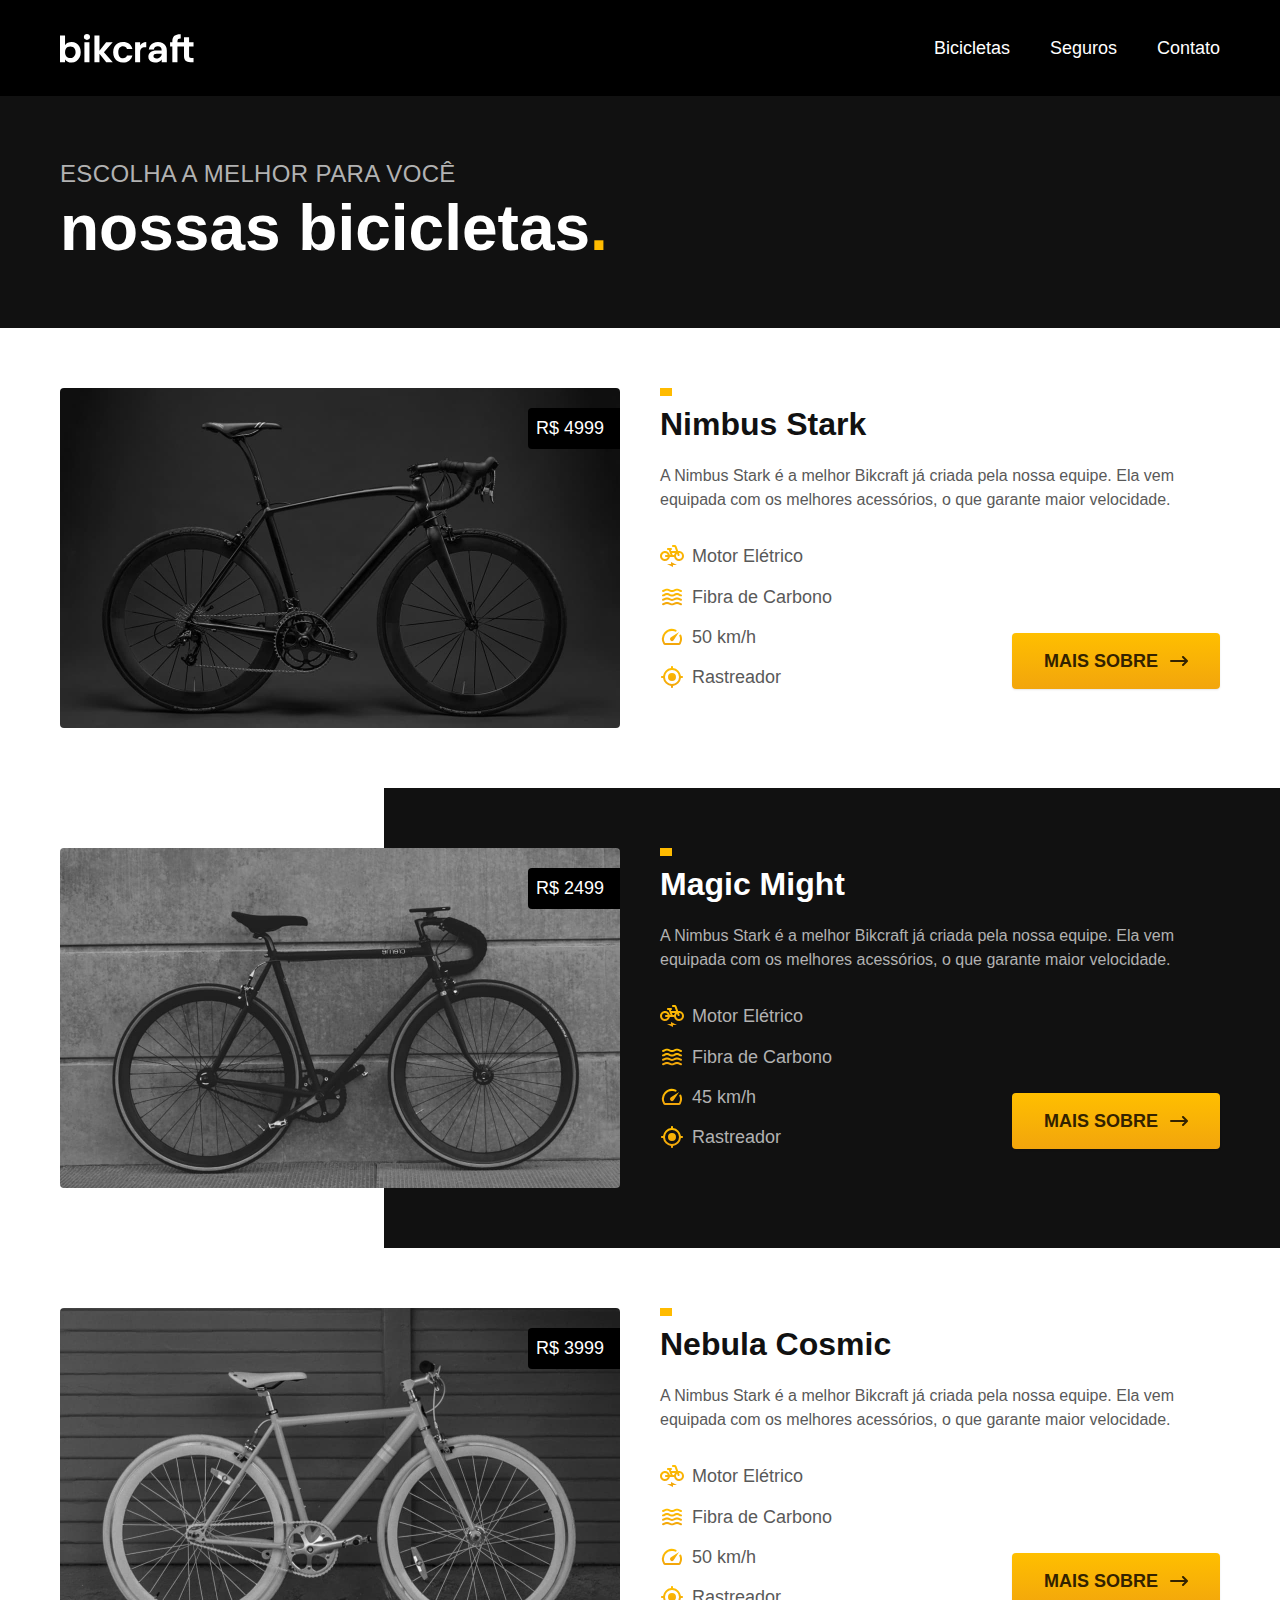
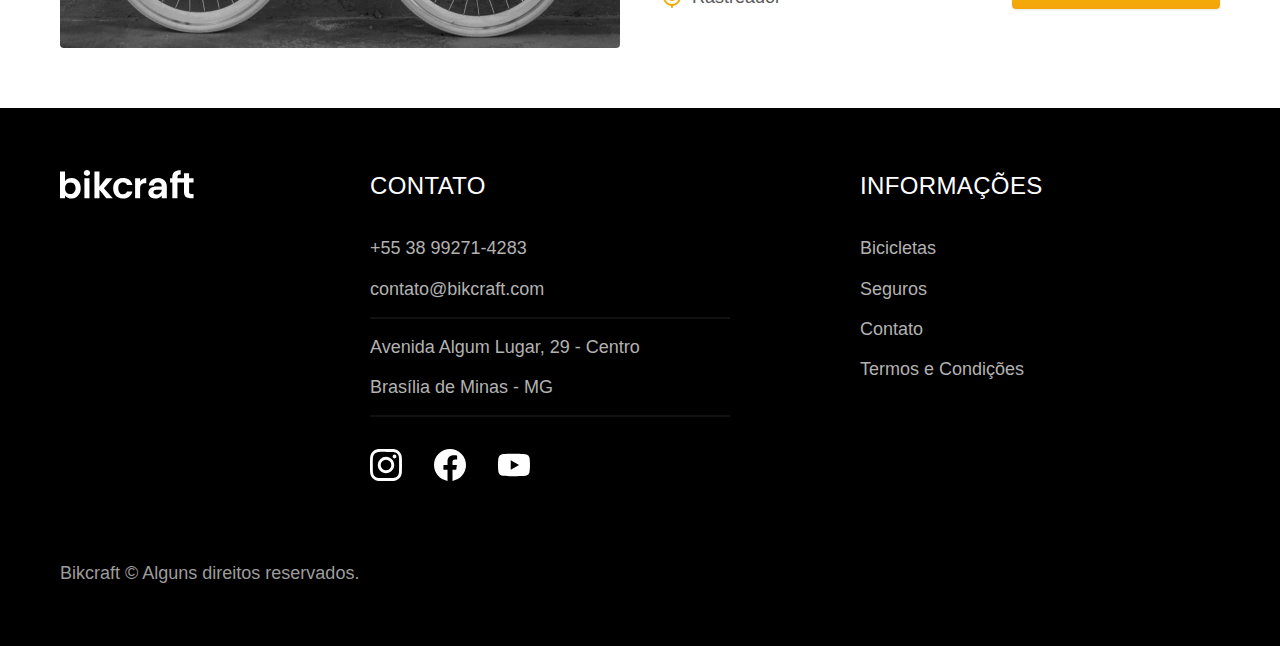
==== bicicletas.html @ cbd00803 "More Updates!" ====
<!DOCTYPE html>
<html lang="pt-br">

<head>
  <meta charset="UTF-8">
  <meta name="viewport" content="width=device-width, initial-scale=1.0">

  <title>Bicicletas | Bikcraft</title>
  <meta name="description" content="Termos e Condições.">

  <link rel="stylesheet" href="./css/style.css">
</head>

<body id="bicicletas">
  <header class="header-bg">
    <div class="header container">
      <a href="./">
        <img src="./img/bikcraft.svg" alt="Bikcraft">
      </a>

      <nav aria-label="primaria">
        <ul class="header-menu font-1-m cor-0">
          <li><a href="./bicicletas.html">Bicicletas</a></li>
          <li><a href="./seguros.html">Seguros</a></li>
          <li><a href="./contato.html">Contato</a></li>
        </ul>
      </nav>
    </div>
  </header>

  <main>
    <div class="titulo-bg">
      <div class="titulo container">
        <p class="font-2-l-b cor-5">escolha a melhor para você</p>
        <h1 class="font-1-xxl cor-0">nossas bicicletas<span class="cor-p1">.</span></h1>
      </div>
    </div>

    <div class="bicicletas container">
      <div class="bicicletas-imagem">
        <img src="./img/bicicletas/nimbus.jpg" alt="Bicicleta Preta">
        <span class="font-2-m cor-0"> R$ 4999</span>
      </div>
      <div class="bicicletas-conteudo">
        <h2 class="font-1-xl">Nimbus Stark</h2>
        <p class="font-2-s cor-8">A Nimbus Stark é a melhor Bikcraft já criada pela nossa equipe. Ela vem equipada com os melhores acessórios, o que garante maior velocidade.</p>
        <ul class="font-1-m cor-8">
          <li>
            <img src="./img/icones/eletrica.svg" alt="">
            Motor Elétrico
          </li>
          <li>
            <img src="./img/icones/carbono.svg" alt="">
            Fibra de Carbono
          </li>
          <li>
            <img src="./img/icones/velocidade.svg" alt="">
            50 km/h
          </li>
          <li>
            <img src="./img/icones/rastreador.svg" alt="">
            Rastreador
          </li>
        </ul>
        <a class="botao seta" href="./bicicletas/nimbus.html">Mais Sobre</a>
      </div>
    </div>

    <div class="bicicletas-bg">
      <div class="bicicletas container">
        <div class="bicicletas-imagem">
          <img src="./img/bicicletas/magic.jpg" alt="Bicicleta Preta">
          <span class="font-2-m cor-0"> R$ 2499</span>
        </div>
        <div class="bicicletas-conteudo">
          <h2 class="font-1-xl cor-0">Magic Might</h2>
          <p class="font-2-s cor-5">A Nimbus Stark é a melhor Bikcraft já criada pela nossa equipe. Ela vem equipada com os melhores acessórios, o que garante maior velocidade.</p>
          <ul class="font-1-m cor-5">
            <li>
              <img src="./img/icones/eletrica.svg" alt="">
              Motor Elétrico
            </li>
            <li>
              <img src="./img/icones/carbono.svg" alt="">
              Fibra de Carbono
            </li>
            <li>
              <img src="./img/icones/velocidade.svg" alt="">
              45 km/h
            </li>
            <li>
              <img src="./img/icones/rastreador.svg" alt="">
              Rastreador
            </li>
          </ul>
          <a class="botao seta" href="./bicicletas/magic.html">Mais Sobre</a>
        </div>
      </div>
    </div>

    <div class="bicicletas container">
      <div class="bicicletas-imagem">
        <img src="./img/bicicletas/nebula.jpg" alt="Bicicleta Preta">
        <span class="font-2-m cor-0"> R$ 3999</span>
      </div>
      <div class="bicicletas-conteudo">
        <h2 class="font-1-xl">Nebula Cosmic</h2>
        <p class="font-2-s cor-8">A Nimbus Stark é a melhor Bikcraft já criada pela nossa equipe. Ela vem equipada com os melhores acessórios, o que garante maior velocidade.</p>
        <ul class="font-1-m cor-8">
          <li>
            <img src="./img/icones/eletrica.svg" alt="">
            Motor Elétrico
          </li>
          <li>
            <img src="./img/icones/carbono.svg" alt="">
            Fibra de Carbono
          </li>
          <li>
            <img src="./img/icones/velocidade.svg" alt="">
            50 km/h
          </li>
          <li>
            <img src="./img/icones/rastreador.svg" alt="">
            Rastreador
          </li>
        </ul>
        <a class="botao seta" href="./bicicletas/nebula.html">Mais Sobre</a>
      </div>
    </div>

  </main>

  <footer class="footer-bg">
    <div class="footer container">
      <img src="./img/bikcraft.svg" alt="Bikcraft">
      <div class="footer-contato">
        <h3 class="font-2-l-b cor-0">Contato</h3>
        <ul class="font-2-m cor-5">
          <li><a href="tel:+5538992714283">+55 38 99271-4283</a></li>
          <li><a href="mailto:contato@bikcraft.com">contato@bikcraft.com</a></li>
          <li>Avenida Algum Lugar, 29 - Centro</li>
          <li>Brasília de Minas - MG</li>
        </ul>
        <div class="footer-redes">
          <a href="./">
            <img src="./img/redes/instagram.svg" alt="Instagram">
          </a>
          <a href="./">
            <img src="./img/redes/facebook.svg" alt="Facebook">
          </a>
          <a href="./">
            <img src="./img/redes/youtube.svg" alt="Youtube">
          </a>
        </div>
      </div>
      <div class="footer-informacoes">
        <h3 class="font-2-l-b cor-0">Informações</h3>
        <nav>
          <ul class="font-1-m cor-5">
            <li><a href="./bicicletas.html">Bicicletas</a></li>
            <li><a href="./seguros.html">Seguros</a></li>
            <li><a href="./contato.html">Contato</a></li>
            <li><a href="./termos.html">Termos e Condições</a></li>
          </ul>
        </nav>
      </div>
      <p class="footer-copy font-2-m cor-6">Bikcraft © Alguns direitos reservados.</p>
    </div>
    <script type="text/javascript">
      (function () {
        var options = {
          whatsapp: "+5538992714283", // WhatsApp number (Substitua pleo seu WhatsApp - Composto Código País + DDD + Número do Telefone)
          call_to_action: "Olá, como podemos ajudá-lo?", // Call to action
          button_color: "#ffbb00", // Color of button
          position: "right", // Position may be 'right' or 'left'
          order: "whatsapp", // Order of buttons
        };
        var proto = 'https:', host = "getbutton.io", url = proto + '//static.' + host;
        var s = document.createElement('script');
        s.type = 'text/javascript';
        s.async = true;
        s.src = url + '/widget-send-button/js/init.js';
        s.onload = function () {
          WhWidgetSendButton.init(host, proto, options);
        };
        var x = document.getElementsByTagName('script')[0];
        x.parentNode.insertBefore(s, x);
      })();
    </script>
  </footer>
</body>

</html>
---- css/style.css ----
@import "./global/global.css";
@import "./utilidades/tipografia.css";
@import "./utilidades/cores.css";

@import "./global/header.css";
@import "./global/footer.css";

/* Utilidades */
@import "./utilidades/componentes.css";

/* Home */
@import "./home/introducao.css";
@import "./home/tecnologia.css";
@import "./home/parceiros.css";
@import "./home/depoimento.css";

/* Bicicletas */
@import "./bicicletas/bicicletas-lista.css";
@import "./bicicletas/bicicletas.css";

/* Seguros */
@import "./seguros/seguros.css";

/* Termos */
@import "./termos/termos.css";
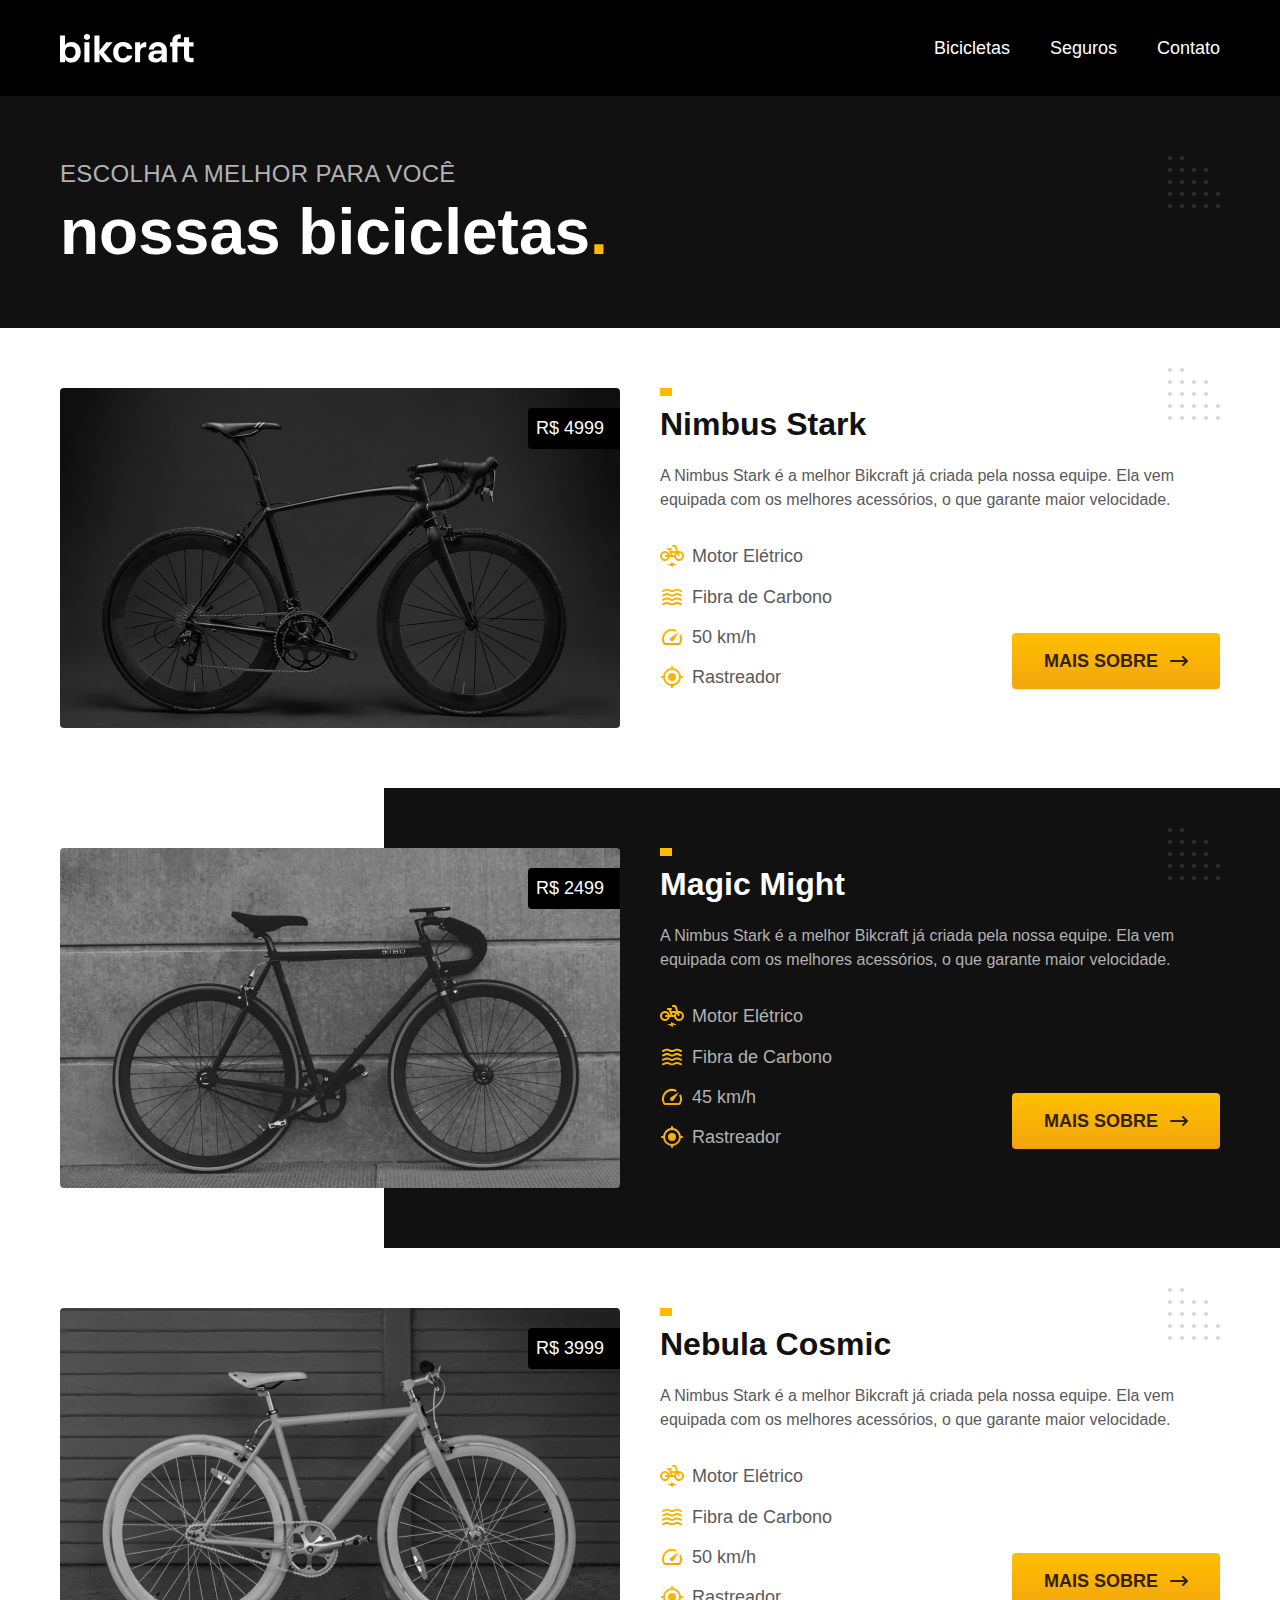
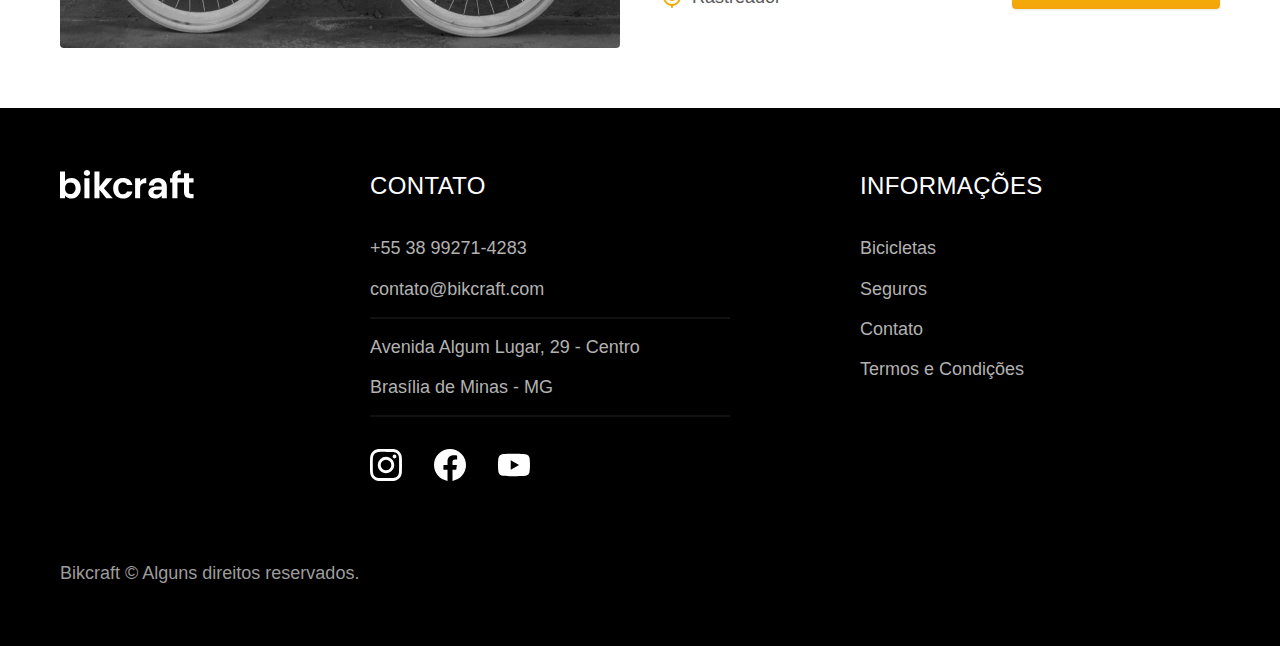
==== commit 2fd15db5: "More Updates!" ====
--- a/bicicletas.html
+++ b/bicicletas.html
@@ -6,8 +6,9 @@
   <meta name="viewport" content="width=device-width, initial-scale=1.0">
 
   <title>Bicicletas | Bikcraft</title>
-  <meta name="description" content="Termos e Condições.">
+  <meta name="description" content="Bicicletas.">
 
+  <link rel="preload" href="./css/style.css" as="style">
   <link rel="stylesheet" href="./css/style.css">
 </head>
 
@@ -15,7 +16,7 @@
   <header class="header-bg">
     <div class="header container">
       <a href="./">
-        <img src="./img/bikcraft.svg" alt="Bikcraft">
+        <img src="./img/bikcraft.svg" width="136" height="32" alt="Bikcraft">
       </a>
 
       <nav aria-label="primaria">
@@ -38,7 +39,7 @@
 
     <div class="bicicletas container">
       <div class="bicicletas-imagem">
-        <img src="./img/bicicletas/nimbus.jpg" alt="Bicicleta Preta">
+        <img src="./img/bicicletas/nimbus.jpg" width="1120" height="680" alt="Bicicleta Preta">
         <span class="font-2-m cor-0"> R$ 4999</span>
       </div>
       <div class="bicicletas-conteudo">
@@ -46,19 +47,19 @@
         <p class="font-2-s cor-8">A Nimbus Stark é a melhor Bikcraft já criada pela nossa equipe. Ela vem equipada com os melhores acessórios, o que garante maior velocidade.</p>
         <ul class="font-1-m cor-8">
           <li>
-            <img src="./img/icones/eletrica.svg" alt="">
+            <img src="./img/icones/eletrica.svg" width="32" height="32" alt="">
             Motor Elétrico
           </li>
           <li>
-            <img src="./img/icones/carbono.svg" alt="">
+            <img src="./img/icones/carbono.svg" width="32" height="32" alt="">
             Fibra de Carbono
           </li>
           <li>
-            <img src="./img/icones/velocidade.svg" alt="">
+            <img src="./img/icones/velocidade.svg" width="32" height="32" alt="">
             50 km/h
           </li>
           <li>
-            <img src="./img/icones/rastreador.svg" alt="">
+            <img src="./img/icones/rastreador.svg" width="32" height="32" alt="">
             Rastreador
           </li>
         </ul>
@@ -69,7 +70,7 @@
     <div class="bicicletas-bg">
       <div class="bicicletas container">
         <div class="bicicletas-imagem">
-          <img src="./img/bicicletas/magic.jpg" alt="Bicicleta Preta">
+          <img src="./img/bicicletas/magic.jpg" width="1120" height="680" alt="Bicicleta Preta">
           <span class="font-2-m cor-0"> R$ 2499</span>
         </div>
         <div class="bicicletas-conteudo">
@@ -77,19 +78,19 @@
           <p class="font-2-s cor-5">A Nimbus Stark é a melhor Bikcraft já criada pela nossa equipe. Ela vem equipada com os melhores acessórios, o que garante maior velocidade.</p>
           <ul class="font-1-m cor-5">
             <li>
-              <img src="./img/icones/eletrica.svg" alt="">
+              <img src="./img/icones/eletrica.svg" width="32" height="32" alt="">
               Motor Elétrico
             </li>
             <li>
-              <img src="./img/icones/carbono.svg" alt="">
+              <img src="./img/icones/carbono.svg" width="32" height="32" alt="">
               Fibra de Carbono
             </li>
             <li>
-              <img src="./img/icones/velocidade.svg" alt="">
+              <img src="./img/icones/velocidade.svg" width="32" height="32" alt="">
               45 km/h
             </li>
             <li>
-              <img src="./img/icones/rastreador.svg" alt="">
+              <img src="./img/icones/rastreador.svg" width="32" height="32" alt="">
               Rastreador
             </li>
           </ul>
@@ -100,7 +101,7 @@
 
     <div class="bicicletas container">
       <div class="bicicletas-imagem">
-        <img src="./img/bicicletas/nebula.jpg" alt="Bicicleta Preta">
+        <img src="./img/bicicletas/nebula.jpg" width="1120" height="680" alt="Bicicleta Preta">
         <span class="font-2-m cor-0"> R$ 3999</span>
       </div>
       <div class="bicicletas-conteudo">
@@ -108,19 +109,19 @@
         <p class="font-2-s cor-8">A Nimbus Stark é a melhor Bikcraft já criada pela nossa equipe. Ela vem equipada com os melhores acessórios, o que garante maior velocidade.</p>
         <ul class="font-1-m cor-8">
           <li>
-            <img src="./img/icones/eletrica.svg" alt="">
+            <img src="./img/icones/eletrica.svg" width="32" height="32" alt="">
             Motor Elétrico
           </li>
           <li>
-            <img src="./img/icones/carbono.svg" alt="">
+            <img src="./img/icones/carbono.svg" width="32" height="32" alt="">
             Fibra de Carbono
           </li>
           <li>
-            <img src="./img/icones/velocidade.svg" alt="">
+            <img src="./img/icones/velocidade.svg" width="32" height="32" alt="">
             50 km/h
           </li>
           <li>
-            <img src="./img/icones/rastreador.svg" alt="">
+            <img src="./img/icones/rastreador.svg" width="32" height="32" alt="">
             Rastreador
           </li>
         </ul>
@@ -132,7 +133,7 @@
 
   <footer class="footer-bg">
     <div class="footer container">
-      <img src="./img/bikcraft.svg" alt="Bikcraft">
+      <img src="./img/bikcraft.svg" width="136" height="32" alt="Bikcraft">
       <div class="footer-contato">
         <h3 class="font-2-l-b cor-0">Contato</h3>
         <ul class="font-2-m cor-5">
@@ -143,13 +144,13 @@
         </ul>
         <div class="footer-redes">
           <a href="./">
-            <img src="./img/redes/instagram.svg" alt="Instagram">
+            <img src="./img/redes/instagram.svg" width="32" height="32" alt="Instagram">
           </a>
           <a href="./">
-            <img src="./img/redes/facebook.svg" alt="Facebook">
+            <img src="./img/redes/facebook.svg" width="32" height="32" alt="Facebook">
           </a>
           <a href="./">
-            <img src="./img/redes/youtube.svg" alt="Youtube">
+            <img src="./img/redes/youtube.svg" width="32" height="32" alt="Youtube">
           </a>
         </div>
       </div>
--- a/css/style.css
+++ b/css/style.css
@@ -7,6 +7,7 @@
 
 /* Utilidades */
 @import "./utilidades/componentes.css";
+@import "./utilidades/formulario.css";
 
 /* Home */
 @import "./home/introducao.css";
@@ -18,8 +19,21 @@
 @import "./bicicletas/bicicletas-lista.css";
 @import "./bicicletas/bicicletas.css";
 
+/* Bicicleta */
+@import "./bicicleta/bicicleta.css";
+@import "./bicicleta/seguro.css";
+
 /* Seguros */
 @import "./seguros/seguros.css";
+@import "./seguros/vantagens.css";
+@import "./seguros/perguntas.css";
+
+/* Contato */
+@import "./contato/contato.css";
+@import "./contato/lojas.css";
+
+/* Orçamento */
+@import "./orcamento/orcamento.css";
 
 /* Termos */
 @import "./termos/termos.css";
--- a/css/style.css
+++ b/css/style.css
@@ -7,6 +7,7 @@
 
 /* Utilidades */
 @import "./utilidades/componentes.css";
+@import "./utilidades/formulario.css";
 
 /* Home */
 @import "./home/introducao.css";
@@ -18,8 +19,21 @@
 @import "./bicicletas/bicicletas-lista.css";
 @import "./bicicletas/bicicletas.css";
 
+/* Bicicleta */
+@import "./bicicleta/bicicleta.css";
+@import "./bicicleta/seguro.css";
+
 /* Seguros */
 @import "./seguros/seguros.css";
+@import "./seguros/vantagens.css";
+@import "./seguros/perguntas.css";
+
+/* Contato */
+@import "./contato/contato.css";
+@import "./contato/lojas.css";
+
+/* Orçamento */
+@import "./orcamento/orcamento.css";
 
 /* Termos */
 @import "./termos/termos.css";
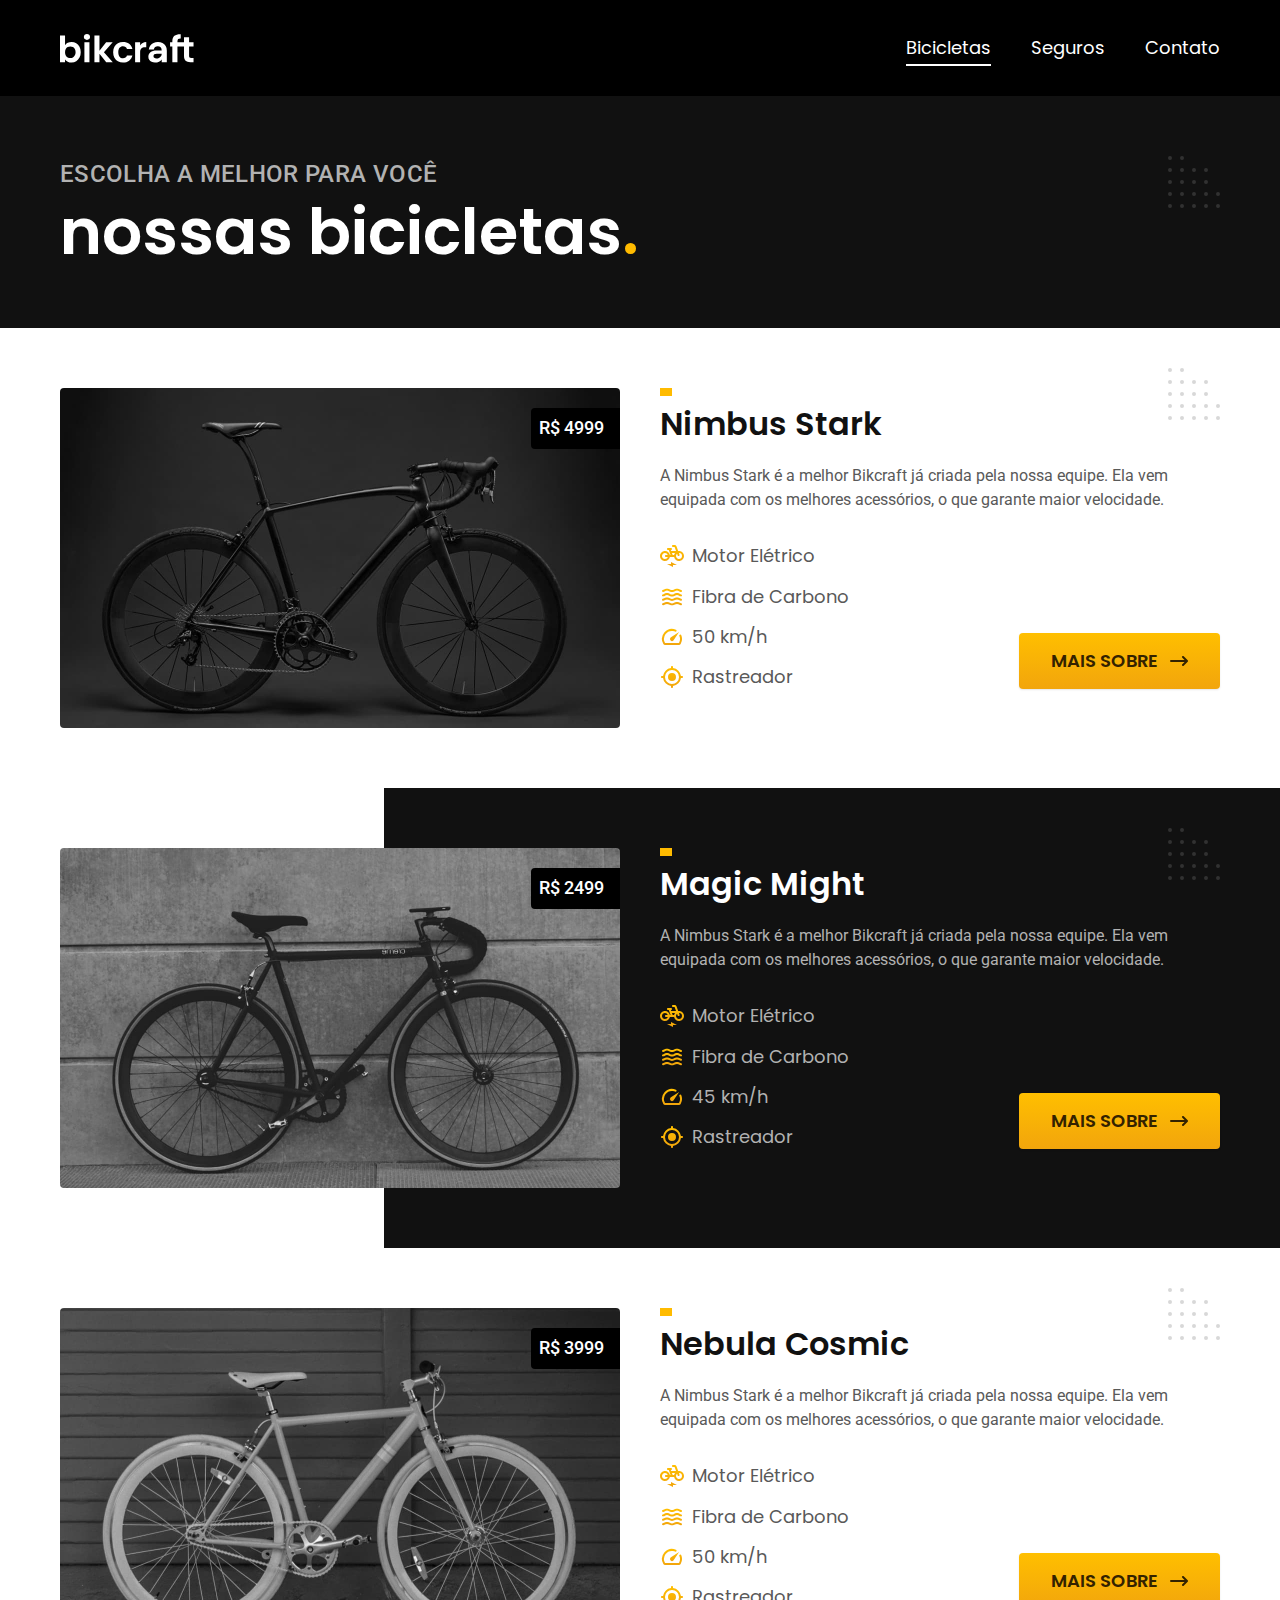
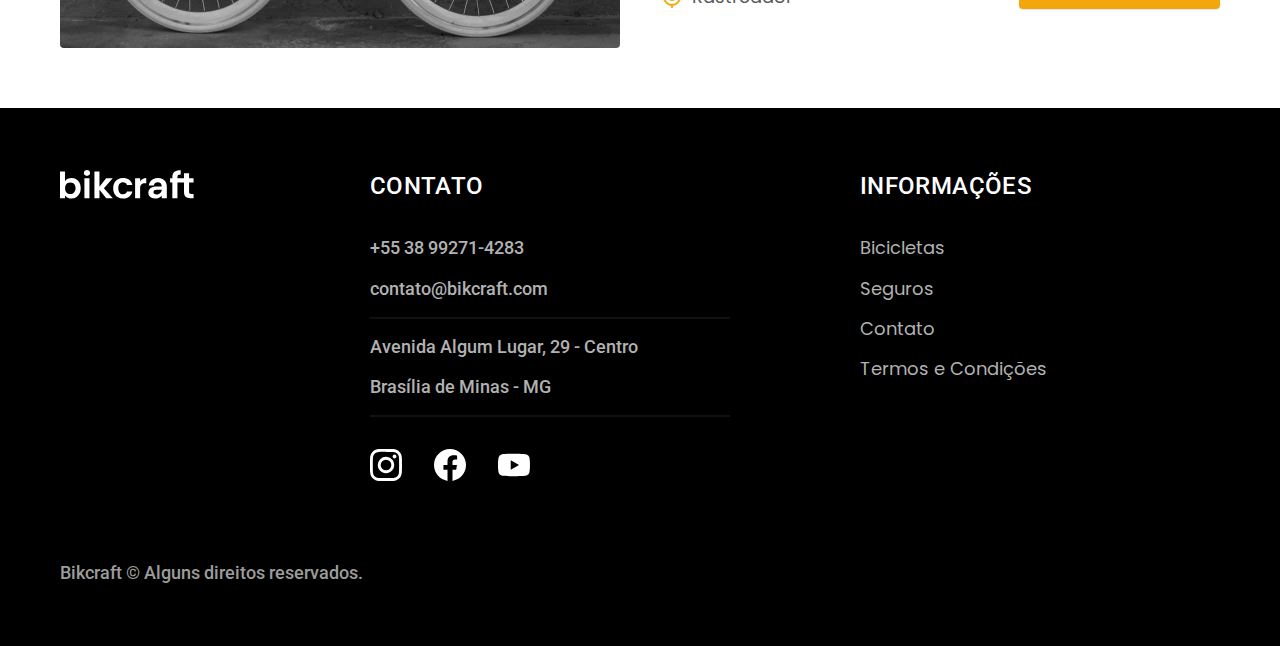
==== commit 1d679551: "Updates!" ====
--- a/bicicletas.html
+++ b/bicicletas.html
@@ -8,8 +8,15 @@
   <title>Bicicletas | Bikcraft</title>
   <meta name="description" content="Bicicletas.">
 
-  <link rel="preload" href="./css/style.css" as="style">
-  <link rel="stylesheet" href="./css/style.css">
+  <link rel="icon" href="./favicon.svg" type="image/svg+xml">
+  <link rel="preload" href="./css/style.min.css" as="style">
+  <link rel="stylesheet" href="./css/style.min.css">
+
+  <script>document.documentElement.classList.add('js');</script>
+
+  <link rel="preconnect" href="https://fonts.googleapis.com">
+  <link rel="preconnect" href="https://fonts.gstatic.com" crossorigin>
+  <link href="https://fonts.googleapis.com/css2?family=Merriweather:ital,wght@1,900&family=Poppins:wght@400;600&family=Roboto:wght@400;500&display=swap" rel="stylesheet">
 </head>
 
 <body id="bicicletas">
@@ -189,6 +196,7 @@
       })();
     </script>
   </footer>
+  <script src="./js/script.js"></script>
 </body>
 
 </html>--- a/css/style.min.css
+++ b/css/style.min.css
@@ -0,0 +1 @@
+body{margin:0;font-family:Arial,Helvetica,sans-serif;color:#111}blockquote,dd,h1,h2,h3,h4,p,ul{margin:0}ul{padding:0;list-style:none}a{text-decoration:none;color:inherit}img{max-width:100%;height:auto;display:block}img[src$=".jpg"]{border-radius:4px}.font-1-xs{font:400 0.75rem/1.35 Poppins,sans-serif}.font-2-xs{font:400 0.875rem/1.43 Roboto,sans-serif}.font-1-s{font:400 1rem/1.5 Poppins,sans-serif}.font-2-s{font:400 1rem/1.5 Roboto,sans-serif}.font-1-m,.font-1-m-b{font:400 1.125rem/1.35 Poppins,sans-serif}.font-1-m-b{font-weight:600}.font-2-m{font:500 1.125rem/1.35 Roboto,sans-serif}.font-1-l{font:400 1.5rem/1.5 Poppins,sans-serif}.font-2-l,.font-2-l-b{font:400 1.5rem/1.5 Roboto,sans-serif}.font-2-l-b{font-weight:500;letter-spacing:.015em;text-transform:uppercase}.font-1-xl{font:600 2rem/1.25 Poppins,sans-serif}.font-2-xl{font:500 2rem/1.25 Roboto,sans-serif}.font-1-xxl{font:600 4rem/1.125 Poppins,sans-serif}@media (max-width:1200px){.font-1-xxl{font-size:3rem}.font-2-l,.font-2-l-b{font-size:1.125rem}}@media (max-width:800px){.font-1-xxl{font-size:2rem}.font-1-xl,.font-2-xl{font-size:1.5rem}}:root{--cor-0:#ffffff;--cor-1:#f7f7f7;--cor-2:#ededed;--cor-3:#dedede;--cor-4:#cccccc;--cor-5:#b2b2b2;--cor-6:#9c9c9c;--cor-7:#717171;--cor-8:#595959;--cor-9:#404040;--cor-10:#2e2e2e;--cor-11:#111111;--cor-12:#000000;--cor-p1:#ffbb00;--cor-p2:#e4a30b;--cor-p3:#a66f00;--cor-p4:#664400;--cor-p5:#332200}.cor-0{color:var(--cor-0)}.cor-1{color:var(--cor-1)}.cor-2{color:var(--cor-2)}.cor-3{color:var(--cor-3)}.cor-4{color:var(--cor-4)}.cor-5{color:var(--cor-5)}.cor-6{color:var(--cor-6)}.cor-7{color:var(--cor-7)}.cor-8{color:var(--cor-8)}.cor-9{color:var(--cor-9)}.cor-10{color:var(--cor-10)}.cor-11{color:var(--cor-11)}.cor-12{color:var(--cor-12)}.cor-p1{color:var(--cor-p1)}.cor-p2{color:var(--cor-p2)}.cor-p3{color:var(--cor-p3)}.cor-p4{color:var(--cor-p4)}.cor-p5{color:var(--cor-p5)}.js .fadeInDown{transform:translate3d(0,-20px,0)}.js .fadeInUp{transform:translate3d(0,20px,0)}.js .fadeInRight{transform:translate3d(20px,0,0)}.js .fadeInLeft{transform:translate3d(-20px,0,0)}.js [data-anime]{opacity:0}.js .anime{opacity:1;transform:none;transition:transform .8s,opacity .8s}.header-bg{background-color:var(--cor-12)}.header{display:flex;flex-wrap:wrap;gap:20px;justify-content:space-between;align-items:center;padding-top:20px;padding-bottom:20px}.header-menu{display:flex;flex-wrap:wrap;gap:40px}.header-menu a{display:inline-block;padding:16px 0;position:relative}.header-menu a:after{content:"";display:block;height:2px;width:0;background:var(--cor-0);margin-top:4px;transition:.3s;position:absolute}.header-menu a.ativo::after,.header-menu a:hover::after{width:100%}@media (max-width:800px){.header-menu{gap:20px}.header-menu a{background:var(--cor-11);padding:12px 16px;border-radius:4px}.header-menu a:hover{background-color:var(--cor-10)}.header a:after{display:none}}@media (max-width:600px){.header-menu{gap:12px}.header-menu a{padding:8px 12px;font-size:14px}}.footer-bg{background-color:var(--cor-12)}.footer{display:grid;grid-template-columns:3fr 5fr 4fr;gap:40px;padding-top:60px;padding-bottom:60px}.footer h3{margin-bottom:32px}.footer-contato ul{margin-bottom:32px}.footer-contato li:nth-child(2n):after{content:"";display:block;max-width:360px;height:2px;background:var(--cor-11);margin-top:16px}.footer li{margin-bottom:16px}.footer-redes{display:flex;gap:32px}.footer a:hover{color:var(--cor-0)}.footer-copy{grid-column:1/-1;margin-top:40px}@media (max-width:800px){.footer>img{display:none}.footer{grid-template-columns:1fr 1fr}}@media (max-width:600px){.footer{grid-template-columns:1fr;gap:60px}.footer-copy{margin-top:0}}.container{box-sizing:border-box;max-width:1200px;padding-left:20px;padding-right:20px;margin-left:auto;margin-right:auto}.botao{display:inline-block;padding:16px 32px;background:linear-gradient(#ffbf00,#f2a50c);border-radius:4px;box-shadow:0 1px 2px rgba(0,0,0,.1);text-transform:uppercase;color:var(--cor-p5);font:600 1.125rem/1.35 Poppins,sans-serif;max-width:max-content;border:none;cursor:pointer}.botao:hover{background:linear-gradient(#ffb60d,#e59317)}.botao.secundario{background:var(--cor-10);color:var(--cor-2)}.botao.secundario:hover{background:var(--cor-9)}.botao.seta{display:flex;align-items:center}.botao.seta::after{content:"";display:inline-block;width:18px;height:10px;margin-left:12px;background:url("../img/icones/seta.svg");transition:transform .2s}.botao.seta:hover::after{transform:translateX(4px)}@media (max-width:600px){.botao{padding:12px 16px;font-size:1rem}}.link{display:inline-block;color:var(--cor-p1);font:500 1.5rem/1.5 Poppins,sans-serif;text-transform:uppercase}.link::after{content:"";display:block;width:100%;height:4px;background-color:currentColor}.link:hover{color:var(--cor-0)}.titulo-bg{padding-top:60px;padding-bottom:60px;background-color:var(--cor-11)}.titulo{background:url("../img/dec/top-right.svg") no-repeat top right 20px}.titulo p{margin-bottom:4px}@media (max-width:800px){.titulo-bg{padding-top:40px;padding-bottom:40px}.titulo p{font-size:1rem;text-transform:lowercase;font-weight:400}}.form{display:grid;grid-template-columns:1fr 1fr;gap:20px}.form label{display:block;font:400 1rem/1.5 Poppins,sans-serif;margin-bottom:4px}.form .col-2{grid-column:span 2}.form input[type=email],.form input[type=text],.form textarea{font:400 1rem/1.5 Roboto,sans-serif;background:var(--cor-1);border:1px solid var(--cor-2);padding:12px;border-radius:4px;width:100%;box-sizing:border-box}.form input[type=email]:focus,.form input[type=text]:focus,.form textarea:focus{outline:0;border-color:var(--cor-p1);background:var(--cor-0);box-shadow:0 0 0 2px #fea}@media (max-width:600px){.form{grid-template-columns:1fr}.form .col-2{grid-column:1}}.introducao-bg{background:var(--cor-12) url("../img/dec/bottom-left.svg") no-repeat bottom 160px left 20px;box-shadow:inset 0 -120px var(--cor-0)}.introducao{display:grid;grid-template-columns:1fr 1fr;gap:0 40px}.introducao-conteudo{align-self:end;padding-bottom:200px}.introducao img{width:100%;height:100%;object-fit:cover;border-radius:4px}.introducao h1{margin-bottom:32px}.introducao p{margin-bottom:20px}@media (max-width:800px){.introducao-bg{background:var(--cor-11);padding-top:40px;box-shadow:inset 0 -60px #fff}.introducao{grid-template-columns:1fr;gap:32px}.introducao-conteudo{padding-bottom:0}.introducao h1{margin-bottom:16px}.introducao img{height:300px;width:100%}}.tecnologia-bg{background-color:var(--cor-11);box-shadow:inset 0 80px var(--cor-0),inset 0 -80px var(--cor-0)}.tecnologia{display:grid;grid-template-columns:1fr 1fr;gap:40px}.tecnologia-imagem img{width:100%;height:100%;object-fit:cover;object-position:left}.tecnologia-conteudo{padding-top:160px;padding-bottom:160px}.tecnologia-conteudo>span{display:block;margin-bottom:20px}.tecnologia-conteudo h2{margin-bottom:32px}.tecnologia-conteudo>p{margin-bottom:20px}.tecnologia a{margin-bottom:80px}.tecnologia-vantagens{display:flex;gap:40px}.tecnologia-vantagens h3{margin-bottom:8px;width:max-content}.tecnologia-vantagens img{width:24px;margin-bottom:8px}@media (max-width:800px){.tecnologia-bg{box-shadow:initial}.tecnologia{grid-template-columns:1fr}.tecnologia-conteudo{padding-top:60px;padding-bottom:60px}.tecnologia-imagem{display:none}.tecnologia a{margin-bottom:60px}}@media (max-width:600px){.tecnologia-vantagens{flex-direction:column}}.parceiros{padding-top:60px;padding-bottom:120px}.parceiros h2{margin-bottom:60px}.parceiros ul{padding:0 20px;max-width:1400px;display:grid;grid-template-columns:repeat(4,1fr);margin:0 auto}.parceiros li{display:flex;padding:32px;border-left:2px solid var(--cor-2)}.parceiros img{margin:auto}.parceiros li:first-child,.parceiros li:nth-child(5){border-left:none}.parceiros li:nth-child(n+5){border-top:2px solid var(--cor-2)}@media (max-width:800px){.parceiros{padding-bottom:60px}.parceiros h2{margin-bottom:20px}.parceiros ul{grid-template-columns:repeat(2,1fr)}.parceiros li:nth-child(n+3){border-top:2px solid var(--cor-2)}.parceiros li:nth-child(odd){border-left:none}}.depoimento{display:grid;grid-template-columns:1fr 1fr;background-color:var(--cor-p1);overflow:hidden}.depoimento img{width:100%;height:100%;object-fit:cover;border-radius:0}.depoimento-conteudo{padding:40px 40px 80px 80px;align-self:end;background:url("../img/dec/bottom-right-p.svg") no-repeat bottom 40px right 40px}.depoimento-conteudo p{max-width:32ch;font-family:Merriweather,serif;font-style:italic;font-weight:900;margin-bottom:32px;position:relative}.depoimento p::after,.depoimento p::before{font-size:5rem;color:var(--cor-p2);position:absolute}.depoimento p::before{content:"“";left:-50px;top:-20px}.depoimento p::after{content:"”"}@media (min-width:1200px){.depoimento img{max-height:520px}}@media (max-width:800px){.depoimento{grid-template-columns:1fr;text-align:center}.depoimento img{max-height:200px}.depoimento-conteudo{padding:40px 20px;margin:auto}}.bicicletas-lista{padding-top:60px;padding-bottom:120px}.bicicletas-lista h2{margin-bottom:40px}.bicicletas-lista ul{display:flex;gap:40px;padding:0 20px 20px 20px;max-width:1400px;margin-left:auto;margin-right:auto;overflow-x:auto}#bicicleta .bicicletas-lista ul{padding:0 0 20px 0}.bicicletas-lista li{flex:1;min-width:280px}.bicicletas-lista a{display:block}.bicicletas-lista img{margin-bottom:16px}.bicicletas-lista h3{margin-bottom:8px;display:flex;align-items:center}.bicicletas-lista h3::before{content:"";display:inline-block;height:8px;width:12px;margin-right:8px;background-color:var(--cor-p1);transition:width .2s}.bicicletas-lista a:hover h3::before{width:24px}.bicicletas-lista li span{padding-left:20px}@media (max-width:800px){.bicicletas-lista{padding-bottom:60px}.bicicletas-lista ul{gap:20px}}.bicicletas-bg{background:linear-gradient(to right,var(--cor-0) 30%,var(--cor-11) 0)}.bicicletas{display:grid;grid-template-columns:1fr 1fr;gap:40px;padding-top:60px;padding-bottom:60px;background:url("../img/dec/top-right.svg") no-repeat top 40px right 20px}.bicicletas-imagem{display:grid}.bicicletas-imagem img{grid-area:1/1}.bicicletas-imagem span{grid-area:1/1;place-self:start end;margin-top:20px;background:var(--cor-12);display:inline-block;padding:8px 16px 8px 8px;border-radius:4px 0 0 4px}.bicicletas-conteudo{display:grid;grid-template-columns:1fr auto;align-content:start}.bicicletas h2,.bicicletas p{grid-column:1/-1}.bicicletas h2{margin-bottom:20px}.bicicletas h2::before{content:"";display:block;width:12px;height:8px;background-color:var(--cor-p1);margin-bottom:8px}.bicicletas p{margin-bottom:32px}.bicicletas a{place-self:end}.bicicletas li{display:flex;align-items:center}.bicicletas ul{display:grid;gap:16px}.bicicletas-conteudo img{width:24px;margin-right:8px}@media (max-width:800px){.bicicletas-bg{background:var(--cor-11)}.bicicletas{grid-template-columns:1fr;gap:20px;padding-top:40px;padding-bottom:40px}}@media (max-width:600px){.bicicletas-conteudo{grid-template-columns:1fr}.bicicletas ul{font-size:1rem;grid-template-columns:1fr 1fr;margin-bottom:32px}.bicicletas a{place-self:start}}.bicicleta{display:grid;grid-template-columns:1fr 1fr;align-items:start;gap:40px;padding-top:60px;padding-bottom:60px}#bicicleta .titulo p{text-transform:uppercase}.bicicleta-imagens{display:flex;flex-wrap:wrap;gap:20px}.bicicleta-imagens img{flex:1;min-width:200px}.bicicleta-imagens img:first-child{min-width:100%}.bicicleta-conteudo>p{margin-bottom:32px}.bicicleta-comprar{display:grid;grid-template-columns:max-content auto;align-items:center;justify-items:start;gap:8px 12px;margin-bottom:40px}.bicicleta-comprar a{grid-row:span 2}.bicicleta-comprar span{display:flex;align-items:center;background-color:var(--cor-12);gap:8px;padding:4px 8px;border-radius:4px}.bicicleta-conteudo h2{text-transform:uppercase;letter-spacing:.015em;margin-bottom:12px}.bicicleta-ficha,.bicicleta-informacoes{padding:32px;background-color:var(--cor-12);border-radius:4px}.bicicleta-informacoes{margin-bottom:40px;display:grid;grid-template-columns:1fr 1fr;gap:32px}.bicicleta-informacoes img{width:24px;margin-bottom:8px}.bicicleta-informacoes h3{margin-bottom:8px}.bicicleta-ficha li{padding:4px 0;display:flex;justify-content:space-between;border-bottom:1px solid var(--cor-11)}.bicicleta-ficha li:last-child{border-bottom:none}.bicicleta-ficha span{color:var(--cor-6)}@media (max-width:800px){.bicicleta{grid-template-columns:1fr;padding-top:40px;padding-bottom:40px}.bicicleta-imagens{grid-row:2}}@media (max-width:400px){.bicicleta-informacoes{grid-template-columns:1fr}.bicicleta-comprar{grid-template-columns:1fr}}.seguro-bg{background-color:var(--cor-11);box-shadow:inset 0 120px var(--cor-0),inset 0 -120px var(--cor-12)}.seguro{display:grid;grid-template-columns:1fr 1fr;gap:40px}.seguro-imagem img{width:100%;height:100%;object-fit:cover}.seguro-conteudo{padding-top:180px;padding-bottom:180px}.seguro h2{margin-bottom:32px}.seguro p{margin-bottom:20px}@media (max-width:800px){.seguro-bg{box-shadow:inset 0 -60px var(--cor-12)}.seguro{grid-template-columns:1fr}.seguro-conteudo{grid-row:1;padding-top:40px;padding-bottom:0}}.seguros-bg{background:var(--cor-11)}.seguros{padding-top:60px;padding-bottom:60px;display:grid;grid-template-columns:1fr 1fr;gap:40px;align-items:center}#seguros .seguros{padding-top:0}.seguros h2{grid-column:1/-1}.seguros-item{background-color:var(--cor-12);padding:32px 32px 32px 60px;display:grid;grid-template-columns:1fr auto;border-radius:4px}.seguros-item h3{margin-bottom:40px}.seguros-item span{grid-column:2;display:block;text-align:right}.seguros-item ul{grid-column:1/-1;margin-bottom:32px}.seguros-item li{display:flex;align-items:center;position:relative}.seguros-item li+li{margin-top:20px}.seguros-item li::before{content:"";display:inline-block;width:13px;height:9px;background-image:url("../img/icones/lista.svg");position:absolute;left:-21px}.seguros-item a{grid-column:1/-1}@media (max-width:800px){.seguros{grid-template-columns:1fr}}.vantagens-bg{background-color:var(--cor-12)}.vantagens{padding-top:120px;padding-bottom:120px}.vantagens h2{margin-bottom:60px}.vantagens ul{display:grid;grid-template-columns:repeat(auto-fit,minmax(280px,max-content));gap:40px 80px}.vantagens h3,.vantagens img{margin-bottom:8px}@media (max-width:800px){.vantagens{padding-top:60px;padding-bottom:60px}.vantagens h2{margin-bottom:40px}.vantagens ul{gap:20px}}.perguntas{padding-top:120px;padding-bottom:120px}.perguntas h2{margin-bottom:60px}.perguntas dl>div{padding:20px;border-radius:4px}.perguntas dl>div:nth-child(odd){background-color:var(--cor-1)}.perguntas button{display:grid;grid-template-columns:auto 1fr auto;align-items:center;gap:8px;cursor:pointer;border:none;background:0 0;width:100%;text-align:left}.perguntas button::before{content:"";display:inline-block;width:12px;height:8px;background-color:var(--cor-p1)}.perguntas button::after{content:"";display:inline-block;width:14px;height:6px;background:url("../img/icones/seta-abrir.svg");transition:.3s}.perguntas button:hover::after,.perguntas button[aria-expanded=true]::after{transform:rotate(180deg)}.js .perguntas dd{display:none}.js .perguntas dd.ativa{display:block}.perguntas dd{padding-left:20px;padding-top:16px;max-width:80ch}@media (max-width:800px){.perguntas{padding-top:60px;padding-bottom:60px}.perguntas h2{margin-bottom:40px}}#contato{background:linear-gradient(var(--cor-11) 600px,var(--cor-1) 0)}.contato{display:grid;grid-template-columns:5fr 7fr}.contato-dados,.contato-formulario{padding:60px;box-shadow:0 1px 2px rgba(0,0,0,.1)}.contato-dados{border-radius:5px 0 0 5px;background:var(--cor-12) url("../img/dec/bottom-left.svg") no-repeat bottom 20px left 20px}.contato-formulario{border-radius:0 5px 5px 0;background:var(--cor-0) url("../img/dec/bottom-right.svg") no-repeat bottom 20px right 20px}.contato-dados h2{margin-bottom:60px}.contato-endereco{margin-bottom:32px;padding-left:28px;background:url("../img/icones/local.svg") no-repeat 0 2px}.contato-endereco p{margin-bottom:8px}.contato-meios a{display:block;max-width:max-content;margin-bottom:8px;padding-left:28px}.contato-meios a:hover{color:var(--cor-0)}.contato-meios a:first-child{background:url("../img/icones/email.svg") no-repeat 0 2px}.contato-meios a:nth-child(2){margin-bottom:32px}.contato-meios a:nth-child(3){background:url("../img/icones/telefone.svg") no-repeat 0 2px;margin-bottom:60px}.contato-redes{display:flex;gap:32px;padding-left:28px}@media (max-width:800px){.contato{grid-template-columns:1fr}.contato-dados,.contato-formulario{padding:20px}.contato-dados{border-radius:5px 5px 0 0;background:var(--cor-12)}.contato-formulario{border-radius:0 0 5px 5px}.contato-dados h2,.contato-meios a:nth-child(3){margin-bottom:32px}.contato-redes{margin-bottom:12px}}.lojas{display:grid;grid-template-columns:1fr 1fr;gap:0 40px;padding-top:120px;padding-bottom:120px}.lojas h2{grid-column:1/-1;margin-bottom:60px}.lojas img{border-radius:4px 4px 0 0}.lojas-item{border-radius:4px;background:var(--cor-0);box-shadow:0 1px 2px rgba(0,0,0,.1)}.lojas-conteudo{display:grid;grid-template-columns:1fr 1fr;gap:32px 16px;padding:32px}.lojas-conteudo h3,.lojas-tempo{grid-column:1/-1}.lojas-dados{display:grid;gap:8px;border-left:2px solid var(--cor-2);padding-left:12px}.lojas-tempo{display:flex;align-items:center;gap:8px}@media (max-width:800px){.lojas{gap:20px;padding-top:60px;padding-bottom:60px}.lojas h2{margin-bottom:32px}.lojas-conteudo{grid-template-columns:1fr}}@media (max-width:600px){.lojas{grid-template-columns:1fr}}#orcamento{background:linear-gradient(var(--cor-11) 600px,var(--cor-1) 0)}.orcamento{display:grid;grid-template-columns:5fr 7fr;padding-bottom:120px}.orcamento h2{text-transform:uppercase;position:relative;display:flex;align-items:center}.orcamento h2::before{content:"";display:inline-block;width:4px;height:8px;background-color:var(--cor-p1);position:absolute;left:-12px}.orcamento-dados,.orcamento-produto{padding:60px;box-shadow:0 1px 2px rgba(0,0,0,.1)}.orcamento-produto{border-radius:5px 0 0 5px;background:var(--cor-12) url("../img/dec/bottom-left.svg") no-repeat bottom 20px left 20px;display:grid;grid-template-columns:1fr 1fr;gap:20px;align-content:start}.orcamento-produto>*{grid-column:1/-1}.orcamento-produto>label{grid-column:initial}.orcamento-produto label{font:400 1rem/1.5 Poppins,sans-serif;color:var(--cor-4);background-color:var(--cor-10);padding:12px 16px;border-radius:4px;cursor:pointer;display:grid;grid-template-columns:auto 1fr auto;align-items:center;border:1px solid var(--cor-10)}.orcamento-produto input:checked+label{background:var(--cor-0);color:var(--cor-11)}.orcamento-produto label::before{content:"";display:inline-block;box-sizing:border-box;width:12px;height:12px;border:1px solid var(--cor-6);border-radius:50%;margin-right:8px}.orcamento-produto input:checked+label::before{border-color:var(--cor-7);box-shadow:inset 0 0 0 3px var(--cor-0),inset 0 0 0 6px var(--cor-7)}.orcamento-produto label:hover{background-color:var(--cor-9);border-color:var(--cor-9)}.orcamento-produto input:focus+label{box-shadow:0 0 0 2px var(--cor-p1);border-color:var(--cor-12)}.orcamento-produto label span{display:none}.orcamento-produto input:checked+label span{display:inline-block}.orcamento-produto input{opacity:0;position:absolute;pointer-events:none}.orcamento-dados{border-radius:0 5px 5px 0;background:var(--cor-0) url("../img/dec/bottom-right.svg") no-repeat bottom 20px right 20px}.orcamento-conteudo{display:none}.orcamento-conteudo h2,.orcamento-dados h2:nth-of-type(n+2){margin-top:20px}#bikcraft:checked~#orcamento-bikcraft,#seguro:checked~#orcamento-seguro{display:grid;gap:20px}.orcamento-detalhes{display:none;background:var(--cor-0);padding:20px;grid-template-columns:1fr 1fr;border-radius:4px;align-items:center}.orcamento-detalhes li{display:flex;align-items:center;margin-bottom:8px}.orcamento-detalhes li img{width:16px;margin-right:8px}.orcamento-produto input:checked+label+.orcamento-detalhes{display:grid}@media (max-width:1200px){.orcamento-dados,.orcamento-produto{padding:32px}}@media (max-width:800px){.orcamento{grid-template-columns:1fr}.orcamento-produto{border-radius:5px 5px 0 0;background:var(--cor-12)}.orcamento-dados{border-radius:0 0 5px 5px}}@media (max-width:400px){.orcamento-produto{grid-template-columns:1fr}}.termos{padding-top:80px;padding-bottom:80px}.termos h2{font-weight:600;margin-bottom:20px}.termos p+h2{margin-top:40px}.termos p{max-width:75ch;margin-bottom:24px}--- a/css/style.min.css
+++ b/css/style.min.css
@@ -0,0 +1 @@
+body{margin:0;font-family:Arial,Helvetica,sans-serif;color:#111}blockquote,dd,h1,h2,h3,h4,p,ul{margin:0}ul{padding:0;list-style:none}a{text-decoration:none;color:inherit}img{max-width:100%;height:auto;display:block}img[src$=".jpg"]{border-radius:4px}.font-1-xs{font:400 0.75rem/1.35 Poppins,sans-serif}.font-2-xs{font:400 0.875rem/1.43 Roboto,sans-serif}.font-1-s{font:400 1rem/1.5 Poppins,sans-serif}.font-2-s{font:400 1rem/1.5 Roboto,sans-serif}.font-1-m,.font-1-m-b{font:400 1.125rem/1.35 Poppins,sans-serif}.font-1-m-b{font-weight:600}.font-2-m{font:500 1.125rem/1.35 Roboto,sans-serif}.font-1-l{font:400 1.5rem/1.5 Poppins,sans-serif}.font-2-l,.font-2-l-b{font:400 1.5rem/1.5 Roboto,sans-serif}.font-2-l-b{font-weight:500;letter-spacing:.015em;text-transform:uppercase}.font-1-xl{font:600 2rem/1.25 Poppins,sans-serif}.font-2-xl{font:500 2rem/1.25 Roboto,sans-serif}.font-1-xxl{font:600 4rem/1.125 Poppins,sans-serif}@media (max-width:1200px){.font-1-xxl{font-size:3rem}.font-2-l,.font-2-l-b{font-size:1.125rem}}@media (max-width:800px){.font-1-xxl{font-size:2rem}.font-1-xl,.font-2-xl{font-size:1.5rem}}:root{--cor-0:#ffffff;--cor-1:#f7f7f7;--cor-2:#ededed;--cor-3:#dedede;--cor-4:#cccccc;--cor-5:#b2b2b2;--cor-6:#9c9c9c;--cor-7:#717171;--cor-8:#595959;--cor-9:#404040;--cor-10:#2e2e2e;--cor-11:#111111;--cor-12:#000000;--cor-p1:#ffbb00;--cor-p2:#e4a30b;--cor-p3:#a66f00;--cor-p4:#664400;--cor-p5:#332200}.cor-0{color:var(--cor-0)}.cor-1{color:var(--cor-1)}.cor-2{color:var(--cor-2)}.cor-3{color:var(--cor-3)}.cor-4{color:var(--cor-4)}.cor-5{color:var(--cor-5)}.cor-6{color:var(--cor-6)}.cor-7{color:var(--cor-7)}.cor-8{color:var(--cor-8)}.cor-9{color:var(--cor-9)}.cor-10{color:var(--cor-10)}.cor-11{color:var(--cor-11)}.cor-12{color:var(--cor-12)}.cor-p1{color:var(--cor-p1)}.cor-p2{color:var(--cor-p2)}.cor-p3{color:var(--cor-p3)}.cor-p4{color:var(--cor-p4)}.cor-p5{color:var(--cor-p5)}.js .fadeInDown{transform:translate3d(0,-20px,0)}.js .fadeInUp{transform:translate3d(0,20px,0)}.js .fadeInRight{transform:translate3d(20px,0,0)}.js .fadeInLeft{transform:translate3d(-20px,0,0)}.js [data-anime]{opacity:0}.js .anime{opacity:1;transform:none;transition:transform .8s,opacity .8s}.header-bg{background-color:var(--cor-12)}.header{display:flex;flex-wrap:wrap;gap:20px;justify-content:space-between;align-items:center;padding-top:20px;padding-bottom:20px}.header-menu{display:flex;flex-wrap:wrap;gap:40px}.header-menu a{display:inline-block;padding:16px 0;position:relative}.header-menu a:after{content:"";display:block;height:2px;width:0;background:var(--cor-0);margin-top:4px;transition:.3s;position:absolute}.header-menu a.ativo::after,.header-menu a:hover::after{width:100%}@media (max-width:800px){.header-menu{gap:20px}.header-menu a{background:var(--cor-11);padding:12px 16px;border-radius:4px}.header-menu a:hover{background-color:var(--cor-10)}.header a:after{display:none}}@media (max-width:600px){.header-menu{gap:12px}.header-menu a{padding:8px 12px;font-size:14px}}.footer-bg{background-color:var(--cor-12)}.footer{display:grid;grid-template-columns:3fr 5fr 4fr;gap:40px;padding-top:60px;padding-bottom:60px}.footer h3{margin-bottom:32px}.footer-contato ul{margin-bottom:32px}.footer-contato li:nth-child(2n):after{content:"";display:block;max-width:360px;height:2px;background:var(--cor-11);margin-top:16px}.footer li{margin-bottom:16px}.footer-redes{display:flex;gap:32px}.footer a:hover{color:var(--cor-0)}.footer-copy{grid-column:1/-1;margin-top:40px}@media (max-width:800px){.footer>img{display:none}.footer{grid-template-columns:1fr 1fr}}@media (max-width:600px){.footer{grid-template-columns:1fr;gap:60px}.footer-copy{margin-top:0}}.container{box-sizing:border-box;max-width:1200px;padding-left:20px;padding-right:20px;margin-left:auto;margin-right:auto}.botao{display:inline-block;padding:16px 32px;background:linear-gradient(#ffbf00,#f2a50c);border-radius:4px;box-shadow:0 1px 2px rgba(0,0,0,.1);text-transform:uppercase;color:var(--cor-p5);font:600 1.125rem/1.35 Poppins,sans-serif;max-width:max-content;border:none;cursor:pointer}.botao:hover{background:linear-gradient(#ffb60d,#e59317)}.botao.secundario{background:var(--cor-10);color:var(--cor-2)}.botao.secundario:hover{background:var(--cor-9)}.botao.seta{display:flex;align-items:center}.botao.seta::after{content:"";display:inline-block;width:18px;height:10px;margin-left:12px;background:url("../img/icones/seta.svg");transition:transform .2s}.botao.seta:hover::after{transform:translateX(4px)}@media (max-width:600px){.botao{padding:12px 16px;font-size:1rem}}.link{display:inline-block;color:var(--cor-p1);font:500 1.5rem/1.5 Poppins,sans-serif;text-transform:uppercase}.link::after{content:"";display:block;width:100%;height:4px;background-color:currentColor}.link:hover{color:var(--cor-0)}.titulo-bg{padding-top:60px;padding-bottom:60px;background-color:var(--cor-11)}.titulo{background:url("../img/dec/top-right.svg") no-repeat top right 20px}.titulo p{margin-bottom:4px}@media (max-width:800px){.titulo-bg{padding-top:40px;padding-bottom:40px}.titulo p{font-size:1rem;text-transform:lowercase;font-weight:400}}.form{display:grid;grid-template-columns:1fr 1fr;gap:20px}.form label{display:block;font:400 1rem/1.5 Poppins,sans-serif;margin-bottom:4px}.form .col-2{grid-column:span 2}.form input[type=email],.form input[type=text],.form textarea{font:400 1rem/1.5 Roboto,sans-serif;background:var(--cor-1);border:1px solid var(--cor-2);padding:12px;border-radius:4px;width:100%;box-sizing:border-box}.form input[type=email]:focus,.form input[type=text]:focus,.form textarea:focus{outline:0;border-color:var(--cor-p1);background:var(--cor-0);box-shadow:0 0 0 2px #fea}@media (max-width:600px){.form{grid-template-columns:1fr}.form .col-2{grid-column:1}}.introducao-bg{background:var(--cor-12) url("../img/dec/bottom-left.svg") no-repeat bottom 160px left 20px;box-shadow:inset 0 -120px var(--cor-0)}.introducao{display:grid;grid-template-columns:1fr 1fr;gap:0 40px}.introducao-conteudo{align-self:end;padding-bottom:200px}.introducao img{width:100%;height:100%;object-fit:cover;border-radius:4px}.introducao h1{margin-bottom:32px}.introducao p{margin-bottom:20px}@media (max-width:800px){.introducao-bg{background:var(--cor-11);padding-top:40px;box-shadow:inset 0 -60px #fff}.introducao{grid-template-columns:1fr;gap:32px}.introducao-conteudo{padding-bottom:0}.introducao h1{margin-bottom:16px}.introducao img{height:300px;width:100%}}.tecnologia-bg{background-color:var(--cor-11);box-shadow:inset 0 80px var(--cor-0),inset 0 -80px var(--cor-0)}.tecnologia{display:grid;grid-template-columns:1fr 1fr;gap:40px}.tecnologia-imagem img{width:100%;height:100%;object-fit:cover;object-position:left}.tecnologia-conteudo{padding-top:160px;padding-bottom:160px}.tecnologia-conteudo>span{display:block;margin-bottom:20px}.tecnologia-conteudo h2{margin-bottom:32px}.tecnologia-conteudo>p{margin-bottom:20px}.tecnologia a{margin-bottom:80px}.tecnologia-vantagens{display:flex;gap:40px}.tecnologia-vantagens h3{margin-bottom:8px;width:max-content}.tecnologia-vantagens img{width:24px;margin-bottom:8px}@media (max-width:800px){.tecnologia-bg{box-shadow:initial}.tecnologia{grid-template-columns:1fr}.tecnologia-conteudo{padding-top:60px;padding-bottom:60px}.tecnologia-imagem{display:none}.tecnologia a{margin-bottom:60px}}@media (max-width:600px){.tecnologia-vantagens{flex-direction:column}}.parceiros{padding-top:60px;padding-bottom:120px}.parceiros h2{margin-bottom:60px}.parceiros ul{padding:0 20px;max-width:1400px;display:grid;grid-template-columns:repeat(4,1fr);margin:0 auto}.parceiros li{display:flex;padding:32px;border-left:2px solid var(--cor-2)}.parceiros img{margin:auto}.parceiros li:first-child,.parceiros li:nth-child(5){border-left:none}.parceiros li:nth-child(n+5){border-top:2px solid var(--cor-2)}@media (max-width:800px){.parceiros{padding-bottom:60px}.parceiros h2{margin-bottom:20px}.parceiros ul{grid-template-columns:repeat(2,1fr)}.parceiros li:nth-child(n+3){border-top:2px solid var(--cor-2)}.parceiros li:nth-child(odd){border-left:none}}.depoimento{display:grid;grid-template-columns:1fr 1fr;background-color:var(--cor-p1);overflow:hidden}.depoimento img{width:100%;height:100%;object-fit:cover;border-radius:0}.depoimento-conteudo{padding:40px 40px 80px 80px;align-self:end;background:url("../img/dec/bottom-right-p.svg") no-repeat bottom 40px right 40px}.depoimento-conteudo p{max-width:32ch;font-family:Merriweather,serif;font-style:italic;font-weight:900;margin-bottom:32px;position:relative}.depoimento p::after,.depoimento p::before{font-size:5rem;color:var(--cor-p2);position:absolute}.depoimento p::before{content:"“";left:-50px;top:-20px}.depoimento p::after{content:"”"}@media (min-width:1200px){.depoimento img{max-height:520px}}@media (max-width:800px){.depoimento{grid-template-columns:1fr;text-align:center}.depoimento img{max-height:200px}.depoimento-conteudo{padding:40px 20px;margin:auto}}.bicicletas-lista{padding-top:60px;padding-bottom:120px}.bicicletas-lista h2{margin-bottom:40px}.bicicletas-lista ul{display:flex;gap:40px;padding:0 20px 20px 20px;max-width:1400px;margin-left:auto;margin-right:auto;overflow-x:auto}#bicicleta .bicicletas-lista ul{padding:0 0 20px 0}.bicicletas-lista li{flex:1;min-width:280px}.bicicletas-lista a{display:block}.bicicletas-lista img{margin-bottom:16px}.bicicletas-lista h3{margin-bottom:8px;display:flex;align-items:center}.bicicletas-lista h3::before{content:"";display:inline-block;height:8px;width:12px;margin-right:8px;background-color:var(--cor-p1);transition:width .2s}.bicicletas-lista a:hover h3::before{width:24px}.bicicletas-lista li span{padding-left:20px}@media (max-width:800px){.bicicletas-lista{padding-bottom:60px}.bicicletas-lista ul{gap:20px}}.bicicletas-bg{background:linear-gradient(to right,var(--cor-0) 30%,var(--cor-11) 0)}.bicicletas{display:grid;grid-template-columns:1fr 1fr;gap:40px;padding-top:60px;padding-bottom:60px;background:url("../img/dec/top-right.svg") no-repeat top 40px right 20px}.bicicletas-imagem{display:grid}.bicicletas-imagem img{grid-area:1/1}.bicicletas-imagem span{grid-area:1/1;place-self:start end;margin-top:20px;background:var(--cor-12);display:inline-block;padding:8px 16px 8px 8px;border-radius:4px 0 0 4px}.bicicletas-conteudo{display:grid;grid-template-columns:1fr auto;align-content:start}.bicicletas h2,.bicicletas p{grid-column:1/-1}.bicicletas h2{margin-bottom:20px}.bicicletas h2::before{content:"";display:block;width:12px;height:8px;background-color:var(--cor-p1);margin-bottom:8px}.bicicletas p{margin-bottom:32px}.bicicletas a{place-self:end}.bicicletas li{display:flex;align-items:center}.bicicletas ul{display:grid;gap:16px}.bicicletas-conteudo img{width:24px;margin-right:8px}@media (max-width:800px){.bicicletas-bg{background:var(--cor-11)}.bicicletas{grid-template-columns:1fr;gap:20px;padding-top:40px;padding-bottom:40px}}@media (max-width:600px){.bicicletas-conteudo{grid-template-columns:1fr}.bicicletas ul{font-size:1rem;grid-template-columns:1fr 1fr;margin-bottom:32px}.bicicletas a{place-self:start}}.bicicleta{display:grid;grid-template-columns:1fr 1fr;align-items:start;gap:40px;padding-top:60px;padding-bottom:60px}#bicicleta .titulo p{text-transform:uppercase}.bicicleta-imagens{display:flex;flex-wrap:wrap;gap:20px}.bicicleta-imagens img{flex:1;min-width:200px}.bicicleta-imagens img:first-child{min-width:100%}.bicicleta-conteudo>p{margin-bottom:32px}.bicicleta-comprar{display:grid;grid-template-columns:max-content auto;align-items:center;justify-items:start;gap:8px 12px;margin-bottom:40px}.bicicleta-comprar a{grid-row:span 2}.bicicleta-comprar span{display:flex;align-items:center;background-color:var(--cor-12);gap:8px;padding:4px 8px;border-radius:4px}.bicicleta-conteudo h2{text-transform:uppercase;letter-spacing:.015em;margin-bottom:12px}.bicicleta-ficha,.bicicleta-informacoes{padding:32px;background-color:var(--cor-12);border-radius:4px}.bicicleta-informacoes{margin-bottom:40px;display:grid;grid-template-columns:1fr 1fr;gap:32px}.bicicleta-informacoes img{width:24px;margin-bottom:8px}.bicicleta-informacoes h3{margin-bottom:8px}.bicicleta-ficha li{padding:4px 0;display:flex;justify-content:space-between;border-bottom:1px solid var(--cor-11)}.bicicleta-ficha li:last-child{border-bottom:none}.bicicleta-ficha span{color:var(--cor-6)}@media (max-width:800px){.bicicleta{grid-template-columns:1fr;padding-top:40px;padding-bottom:40px}.bicicleta-imagens{grid-row:2}}@media (max-width:400px){.bicicleta-informacoes{grid-template-columns:1fr}.bicicleta-comprar{grid-template-columns:1fr}}.seguro-bg{background-color:var(--cor-11);box-shadow:inset 0 120px var(--cor-0),inset 0 -120px var(--cor-12)}.seguro{display:grid;grid-template-columns:1fr 1fr;gap:40px}.seguro-imagem img{width:100%;height:100%;object-fit:cover}.seguro-conteudo{padding-top:180px;padding-bottom:180px}.seguro h2{margin-bottom:32px}.seguro p{margin-bottom:20px}@media (max-width:800px){.seguro-bg{box-shadow:inset 0 -60px var(--cor-12)}.seguro{grid-template-columns:1fr}.seguro-conteudo{grid-row:1;padding-top:40px;padding-bottom:0}}.seguros-bg{background:var(--cor-11)}.seguros{padding-top:60px;padding-bottom:60px;display:grid;grid-template-columns:1fr 1fr;gap:40px;align-items:center}#seguros .seguros{padding-top:0}.seguros h2{grid-column:1/-1}.seguros-item{background-color:var(--cor-12);padding:32px 32px 32px 60px;display:grid;grid-template-columns:1fr auto;border-radius:4px}.seguros-item h3{margin-bottom:40px}.seguros-item span{grid-column:2;display:block;text-align:right}.seguros-item ul{grid-column:1/-1;margin-bottom:32px}.seguros-item li{display:flex;align-items:center;position:relative}.seguros-item li+li{margin-top:20px}.seguros-item li::before{content:"";display:inline-block;width:13px;height:9px;background-image:url("../img/icones/lista.svg");position:absolute;left:-21px}.seguros-item a{grid-column:1/-1}@media (max-width:800px){.seguros{grid-template-columns:1fr}}.vantagens-bg{background-color:var(--cor-12)}.vantagens{padding-top:120px;padding-bottom:120px}.vantagens h2{margin-bottom:60px}.vantagens ul{display:grid;grid-template-columns:repeat(auto-fit,minmax(280px,max-content));gap:40px 80px}.vantagens h3,.vantagens img{margin-bottom:8px}@media (max-width:800px){.vantagens{padding-top:60px;padding-bottom:60px}.vantagens h2{margin-bottom:40px}.vantagens ul{gap:20px}}.perguntas{padding-top:120px;padding-bottom:120px}.perguntas h2{margin-bottom:60px}.perguntas dl>div{padding:20px;border-radius:4px}.perguntas dl>div:nth-child(odd){background-color:var(--cor-1)}.perguntas button{display:grid;grid-template-columns:auto 1fr auto;align-items:center;gap:8px;cursor:pointer;border:none;background:0 0;width:100%;text-align:left}.perguntas button::before{content:"";display:inline-block;width:12px;height:8px;background-color:var(--cor-p1)}.perguntas button::after{content:"";display:inline-block;width:14px;height:6px;background:url("../img/icones/seta-abrir.svg");transition:.3s}.perguntas button:hover::after,.perguntas button[aria-expanded=true]::after{transform:rotate(180deg)}.js .perguntas dd{display:none}.js .perguntas dd.ativa{display:block}.perguntas dd{padding-left:20px;padding-top:16px;max-width:80ch}@media (max-width:800px){.perguntas{padding-top:60px;padding-bottom:60px}.perguntas h2{margin-bottom:40px}}#contato{background:linear-gradient(var(--cor-11) 600px,var(--cor-1) 0)}.contato{display:grid;grid-template-columns:5fr 7fr}.contato-dados,.contato-formulario{padding:60px;box-shadow:0 1px 2px rgba(0,0,0,.1)}.contato-dados{border-radius:5px 0 0 5px;background:var(--cor-12) url("../img/dec/bottom-left.svg") no-repeat bottom 20px left 20px}.contato-formulario{border-radius:0 5px 5px 0;background:var(--cor-0) url("../img/dec/bottom-right.svg") no-repeat bottom 20px right 20px}.contato-dados h2{margin-bottom:60px}.contato-endereco{margin-bottom:32px;padding-left:28px;background:url("../img/icones/local.svg") no-repeat 0 2px}.contato-endereco p{margin-bottom:8px}.contato-meios a{display:block;max-width:max-content;margin-bottom:8px;padding-left:28px}.contato-meios a:hover{color:var(--cor-0)}.contato-meios a:first-child{background:url("../img/icones/email.svg") no-repeat 0 2px}.contato-meios a:nth-child(2){margin-bottom:32px}.contato-meios a:nth-child(3){background:url("../img/icones/telefone.svg") no-repeat 0 2px;margin-bottom:60px}.contato-redes{display:flex;gap:32px;padding-left:28px}@media (max-width:800px){.contato{grid-template-columns:1fr}.contato-dados,.contato-formulario{padding:20px}.contato-dados{border-radius:5px 5px 0 0;background:var(--cor-12)}.contato-formulario{border-radius:0 0 5px 5px}.contato-dados h2,.contato-meios a:nth-child(3){margin-bottom:32px}.contato-redes{margin-bottom:12px}}.lojas{display:grid;grid-template-columns:1fr 1fr;gap:0 40px;padding-top:120px;padding-bottom:120px}.lojas h2{grid-column:1/-1;margin-bottom:60px}.lojas img{border-radius:4px 4px 0 0}.lojas-item{border-radius:4px;background:var(--cor-0);box-shadow:0 1px 2px rgba(0,0,0,.1)}.lojas-conteudo{display:grid;grid-template-columns:1fr 1fr;gap:32px 16px;padding:32px}.lojas-conteudo h3,.lojas-tempo{grid-column:1/-1}.lojas-dados{display:grid;gap:8px;border-left:2px solid var(--cor-2);padding-left:12px}.lojas-tempo{display:flex;align-items:center;gap:8px}@media (max-width:800px){.lojas{gap:20px;padding-top:60px;padding-bottom:60px}.lojas h2{margin-bottom:32px}.lojas-conteudo{grid-template-columns:1fr}}@media (max-width:600px){.lojas{grid-template-columns:1fr}}#orcamento{background:linear-gradient(var(--cor-11) 600px,var(--cor-1) 0)}.orcamento{display:grid;grid-template-columns:5fr 7fr;padding-bottom:120px}.orcamento h2{text-transform:uppercase;position:relative;display:flex;align-items:center}.orcamento h2::before{content:"";display:inline-block;width:4px;height:8px;background-color:var(--cor-p1);position:absolute;left:-12px}.orcamento-dados,.orcamento-produto{padding:60px;box-shadow:0 1px 2px rgba(0,0,0,.1)}.orcamento-produto{border-radius:5px 0 0 5px;background:var(--cor-12) url("../img/dec/bottom-left.svg") no-repeat bottom 20px left 20px;display:grid;grid-template-columns:1fr 1fr;gap:20px;align-content:start}.orcamento-produto>*{grid-column:1/-1}.orcamento-produto>label{grid-column:initial}.orcamento-produto label{font:400 1rem/1.5 Poppins,sans-serif;color:var(--cor-4);background-color:var(--cor-10);padding:12px 16px;border-radius:4px;cursor:pointer;display:grid;grid-template-columns:auto 1fr auto;align-items:center;border:1px solid var(--cor-10)}.orcamento-produto input:checked+label{background:var(--cor-0);color:var(--cor-11)}.orcamento-produto label::before{content:"";display:inline-block;box-sizing:border-box;width:12px;height:12px;border:1px solid var(--cor-6);border-radius:50%;margin-right:8px}.orcamento-produto input:checked+label::before{border-color:var(--cor-7);box-shadow:inset 0 0 0 3px var(--cor-0),inset 0 0 0 6px var(--cor-7)}.orcamento-produto label:hover{background-color:var(--cor-9);border-color:var(--cor-9)}.orcamento-produto input:focus+label{box-shadow:0 0 0 2px var(--cor-p1);border-color:var(--cor-12)}.orcamento-produto label span{display:none}.orcamento-produto input:checked+label span{display:inline-block}.orcamento-produto input{opacity:0;position:absolute;pointer-events:none}.orcamento-dados{border-radius:0 5px 5px 0;background:var(--cor-0) url("../img/dec/bottom-right.svg") no-repeat bottom 20px right 20px}.orcamento-conteudo{display:none}.orcamento-conteudo h2,.orcamento-dados h2:nth-of-type(n+2){margin-top:20px}#bikcraft:checked~#orcamento-bikcraft,#seguro:checked~#orcamento-seguro{display:grid;gap:20px}.orcamento-detalhes{display:none;background:var(--cor-0);padding:20px;grid-template-columns:1fr 1fr;border-radius:4px;align-items:center}.orcamento-detalhes li{display:flex;align-items:center;margin-bottom:8px}.orcamento-detalhes li img{width:16px;margin-right:8px}.orcamento-produto input:checked+label+.orcamento-detalhes{display:grid}@media (max-width:1200px){.orcamento-dados,.orcamento-produto{padding:32px}}@media (max-width:800px){.orcamento{grid-template-columns:1fr}.orcamento-produto{border-radius:5px 5px 0 0;background:var(--cor-12)}.orcamento-dados{border-radius:0 0 5px 5px}}@media (max-width:400px){.orcamento-produto{grid-template-columns:1fr}}.termos{padding-top:80px;padding-bottom:80px}.termos h2{font-weight:600;margin-bottom:20px}.termos p+h2{margin-top:40px}.termos p{max-width:75ch;margin-bottom:24px}